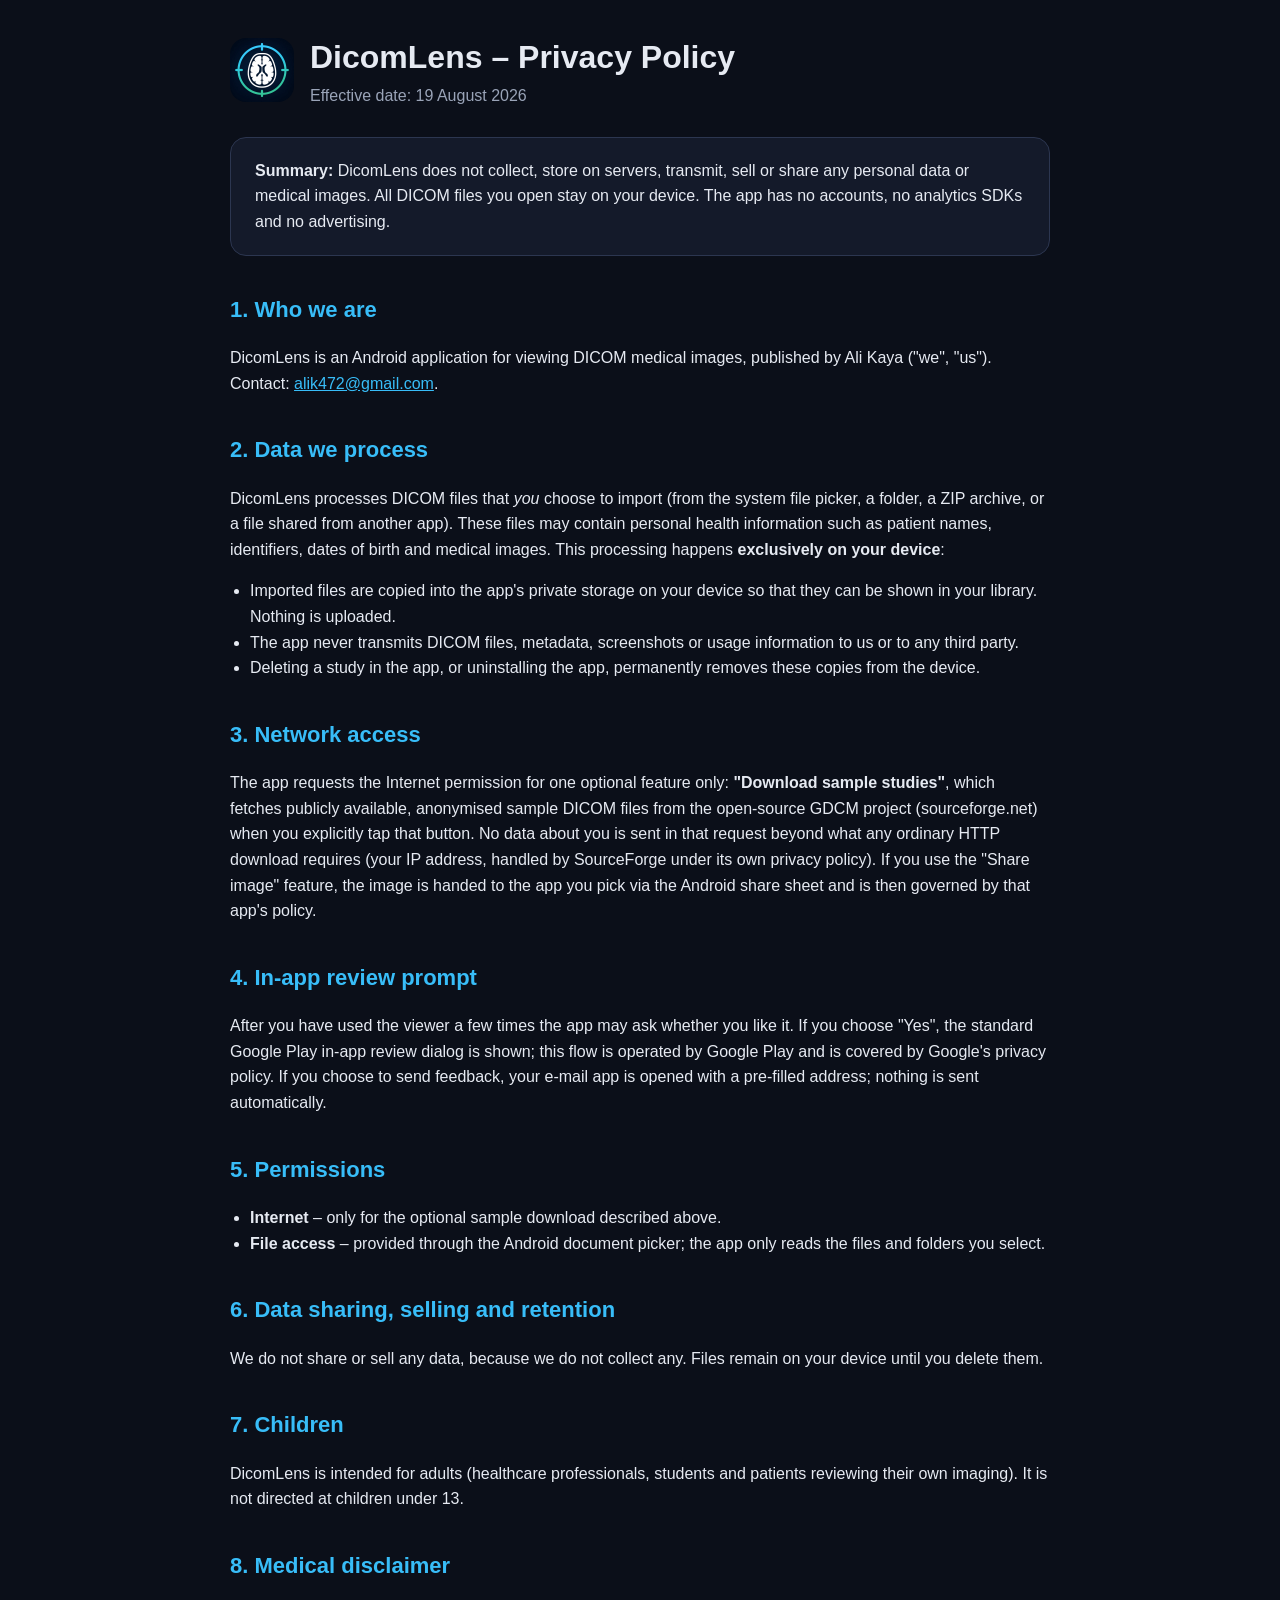
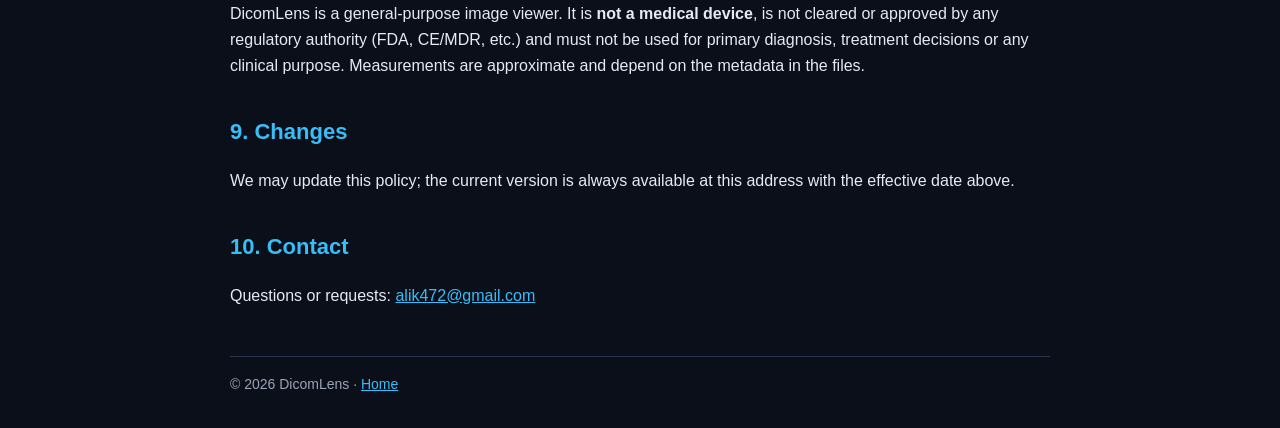
==== privacy.html @ 7fffbeed "DicomLens site: landing + privacy policy" ====
<!doctype html><html lang="en"><head><meta charset="utf-8"><meta name="viewport" content="width=device-width,initial-scale=1"><title>DicomLens – Privacy Policy</title><link rel="stylesheet" href="style.css"><link rel="icon" href="icon.png"></head><body><div class="wrap">
<header><img src="icon.png" alt="DicomLens"><div><h1>DicomLens – Privacy Policy</h1><div class="muted">Effective date: 19 August 2026</div></div></header>

<div class="card"><strong>Summary:</strong> DicomLens does not collect, store on servers, transmit, sell or share any personal data or medical images. All DICOM files you open stay on your device. The app has no accounts, no analytics SDKs and no advertising.</div>

<h2>1. Who we are</h2>
<p>DicomLens is an Android application for viewing DICOM medical images, published by Ali Kaya ("we", "us"). Contact: <a href="mailto:alik472@gmail.com">alik472@gmail.com</a>.</p>

<h2>2. Data we process</h2>
<p>DicomLens processes DICOM files that <em>you</em> choose to import (from the system file picker, a folder, a ZIP archive, or a file shared from another app). These files may contain personal health information such as patient names, identifiers, dates of birth and medical images. This processing happens <strong>exclusively on your device</strong>:</p>
<ul>
<li>Imported files are copied into the app's private storage on your device so that they can be shown in your library. Nothing is uploaded.</li>
<li>The app never transmits DICOM files, metadata, screenshots or usage information to us or to any third party.</li>
<li>Deleting a study in the app, or uninstalling the app, permanently removes these copies from the device.</li>
</ul>

<h2>3. Network access</h2>
<p>The app requests the Internet permission for one optional feature only: <strong>"Download sample studies"</strong>, which fetches publicly available, anonymised sample DICOM files from the open-source GDCM project (sourceforge.net) when you explicitly tap that button. No data about you is sent in that request beyond what any ordinary HTTP download requires (your IP address, handled by SourceForge under its own privacy policy). If you use the "Share image" feature, the image is handed to the app you pick via the Android share sheet and is then governed by that app's policy.</p>

<h2>4. In-app review prompt</h2>
<p>After you have used the viewer a few times the app may ask whether you like it. If you choose "Yes", the standard Google Play in-app review dialog is shown; this flow is operated by Google Play and is covered by Google's privacy policy. If you choose to send feedback, your e-mail app is opened with a pre-filled address; nothing is sent automatically.</p>

<h2>5. Permissions</h2>
<ul>
<li><strong>Internet</strong> – only for the optional sample download described above.</li>
<li><strong>File access</strong> – provided through the Android document picker; the app only reads the files and folders you select.</li>
</ul>

<h2>6. Data sharing, selling and retention</h2>
<p>We do not share or sell any data, because we do not collect any. Files remain on your device until you delete them.</p>

<h2>7. Children</h2>
<p>DicomLens is intended for adults (healthcare professionals, students and patients reviewing their own imaging). It is not directed at children under 13.</p>

<h2>8. Medical disclaimer</h2>
<p>DicomLens is a general-purpose image viewer. It is <strong>not a medical device</strong>, is not cleared or approved by any regulatory authority (FDA, CE/MDR, etc.) and must not be used for primary diagnosis, treatment decisions or any clinical purpose. Measurements are approximate and depend on the metadata in the files.</p>

<h2>9. Changes</h2>
<p>We may update this policy; the current version is always available at this address with the effective date above.</p>

<h2>10. Contact</h2>
<p>Questions or requests: <a href="mailto:alik472@gmail.com">alik472@gmail.com</a></p>
<footer>© 2026 DicomLens · <a href="index.html">Home</a></footer>
</div></body></html>
---- style.css ----
:root{--bg:#0B0F19;--surface:#141A2A;--text:#E6EAF2;--muted:#9AA4B8;--blue:#38BDF8;--teal:#34D399;--outline:#2C3650}
*{box-sizing:border-box}body{margin:0;font-family:-apple-system,BlinkMacSystemFont,"Segoe UI",Roboto,Helvetica,Arial,sans-serif;background:var(--bg);color:var(--text);line-height:1.6}
.wrap{max-width:860px;margin:0 auto;padding:32px 20px}header{display:flex;align-items:center;gap:16px;margin-bottom:28px}header img{width:64px;height:64px;border-radius:16px}
h1{font-size:32px;margin:0}h2{font-size:22px;margin-top:36px;color:var(--blue)}a{color:var(--blue)}.muted{color:var(--muted)}
.card{background:var(--surface);border:1px solid var(--outline);border-radius:16px;padding:20px 24px;margin:16px 0}
ul{padding-left:20px}footer{margin-top:48px;color:var(--muted);font-size:14px;border-top:1px solid var(--outline);padding-top:16px}
.hero{display:flex;flex-wrap:wrap;gap:24px;align-items:center}.hero img.feature{max-width:100%;border-radius:16px;border:1px solid var(--outline)}
.btn{display:inline-block;background:var(--blue);color:#06202E;font-weight:600;padding:12px 20px;border-radius:12px;text-decoration:none;margin-top:12px}
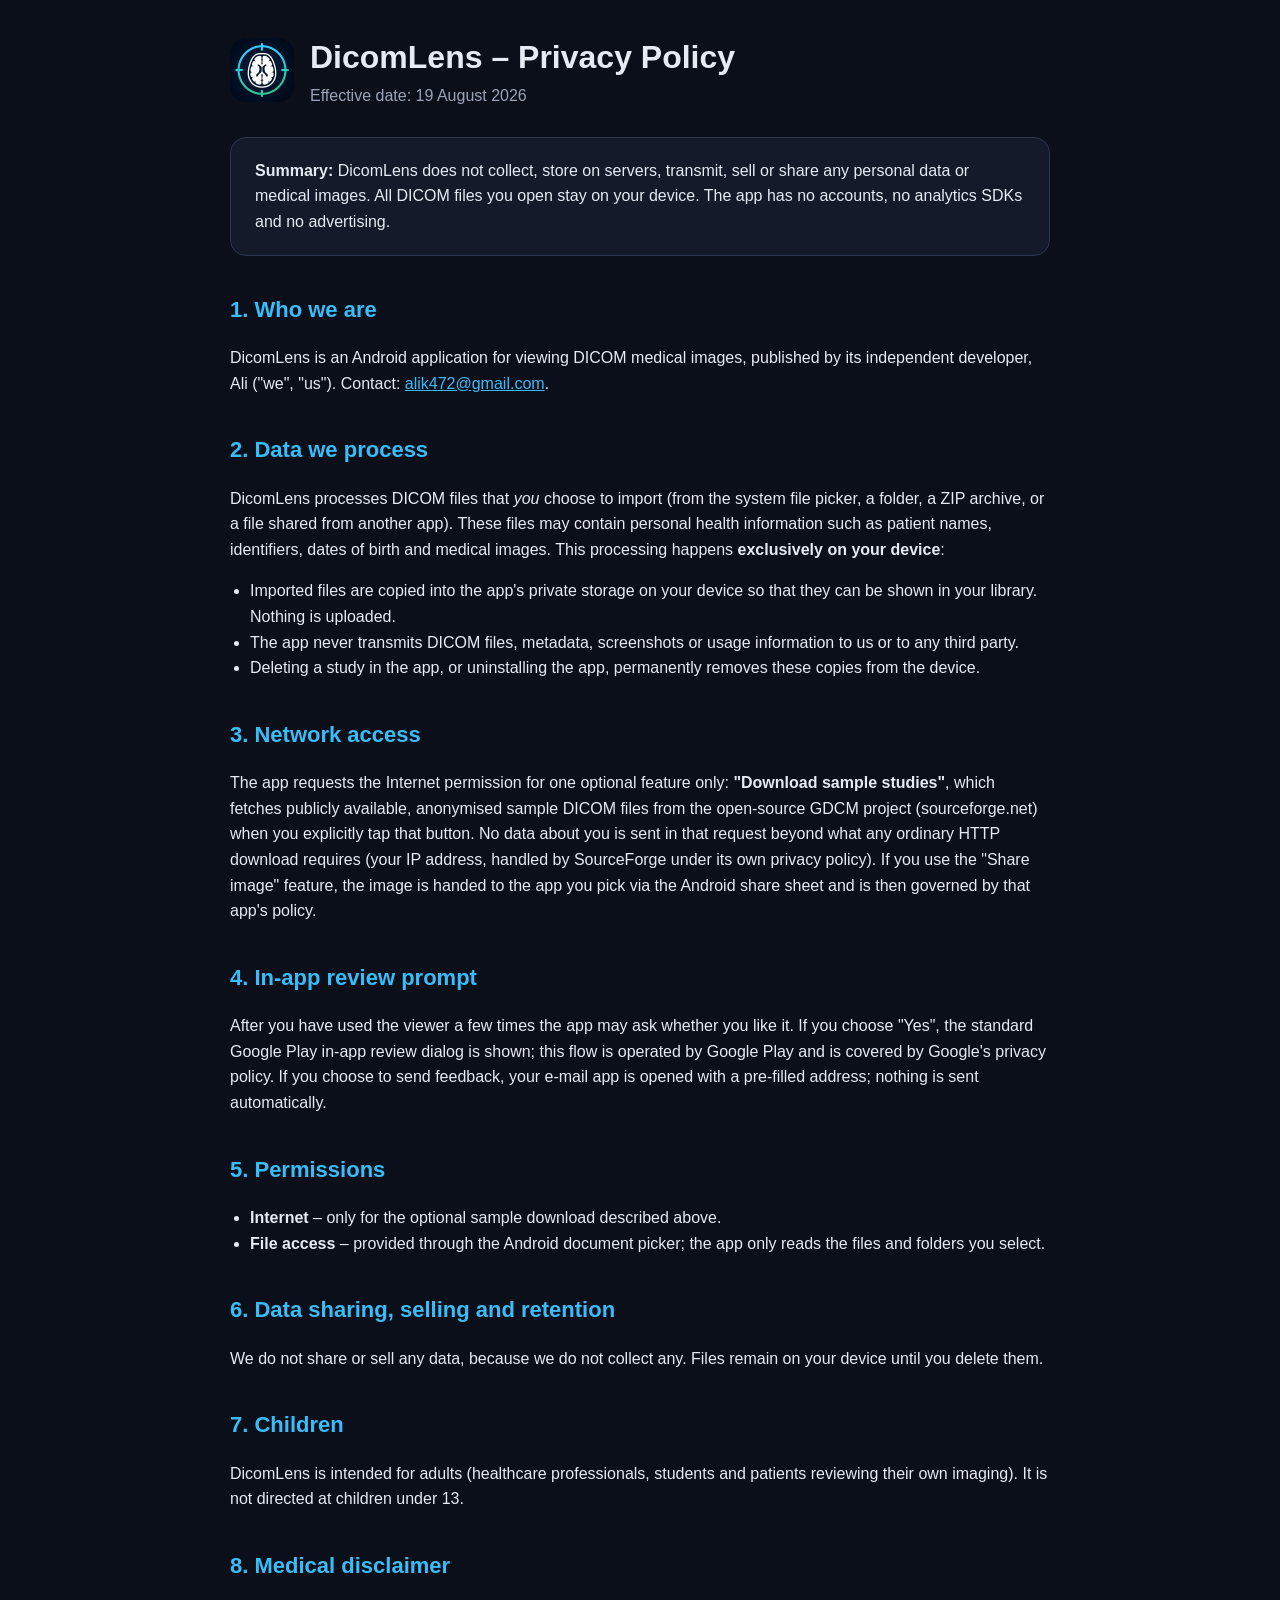
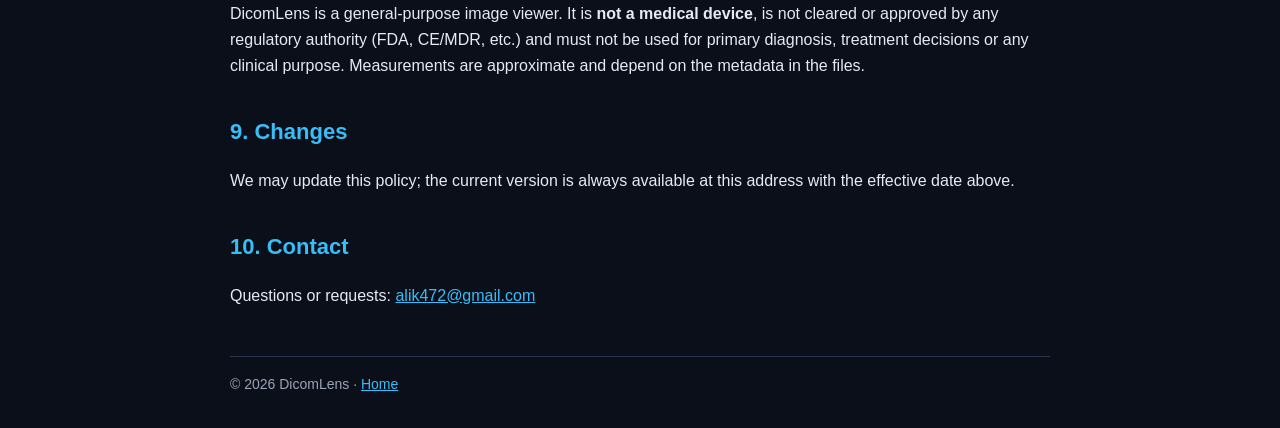
==== commit 4c9860a8: "wording" ====
--- a/privacy.html
+++ b/privacy.html
@@ -4,7 +4,7 @@
 <div class="card"><strong>Summary:</strong> DicomLens does not collect, store on servers, transmit, sell or share any personal data or medical images. All DICOM files you open stay on your device. The app has no accounts, no analytics SDKs and no advertising.</div>
 
 <h2>1. Who we are</h2>
-<p>DicomLens is an Android application for viewing DICOM medical images, published by Ali Kaya ("we", "us"). Contact: <a href="mailto:alik472@gmail.com">alik472@gmail.com</a>.</p>
+<p>DicomLens is an Android application for viewing DICOM medical images, published by its independent developer, Ali ("we", "us"). Contact: <a href="mailto:alik472@gmail.com">alik472@gmail.com</a>.</p>
 
 <h2>2. Data we process</h2>
 <p>DicomLens processes DICOM files that <em>you</em> choose to import (from the system file picker, a folder, a ZIP archive, or a file shared from another app). These files may contain personal health information such as patient names, identifiers, dates of birth and medical images. This processing happens <strong>exclusively on your device</strong>:</p>
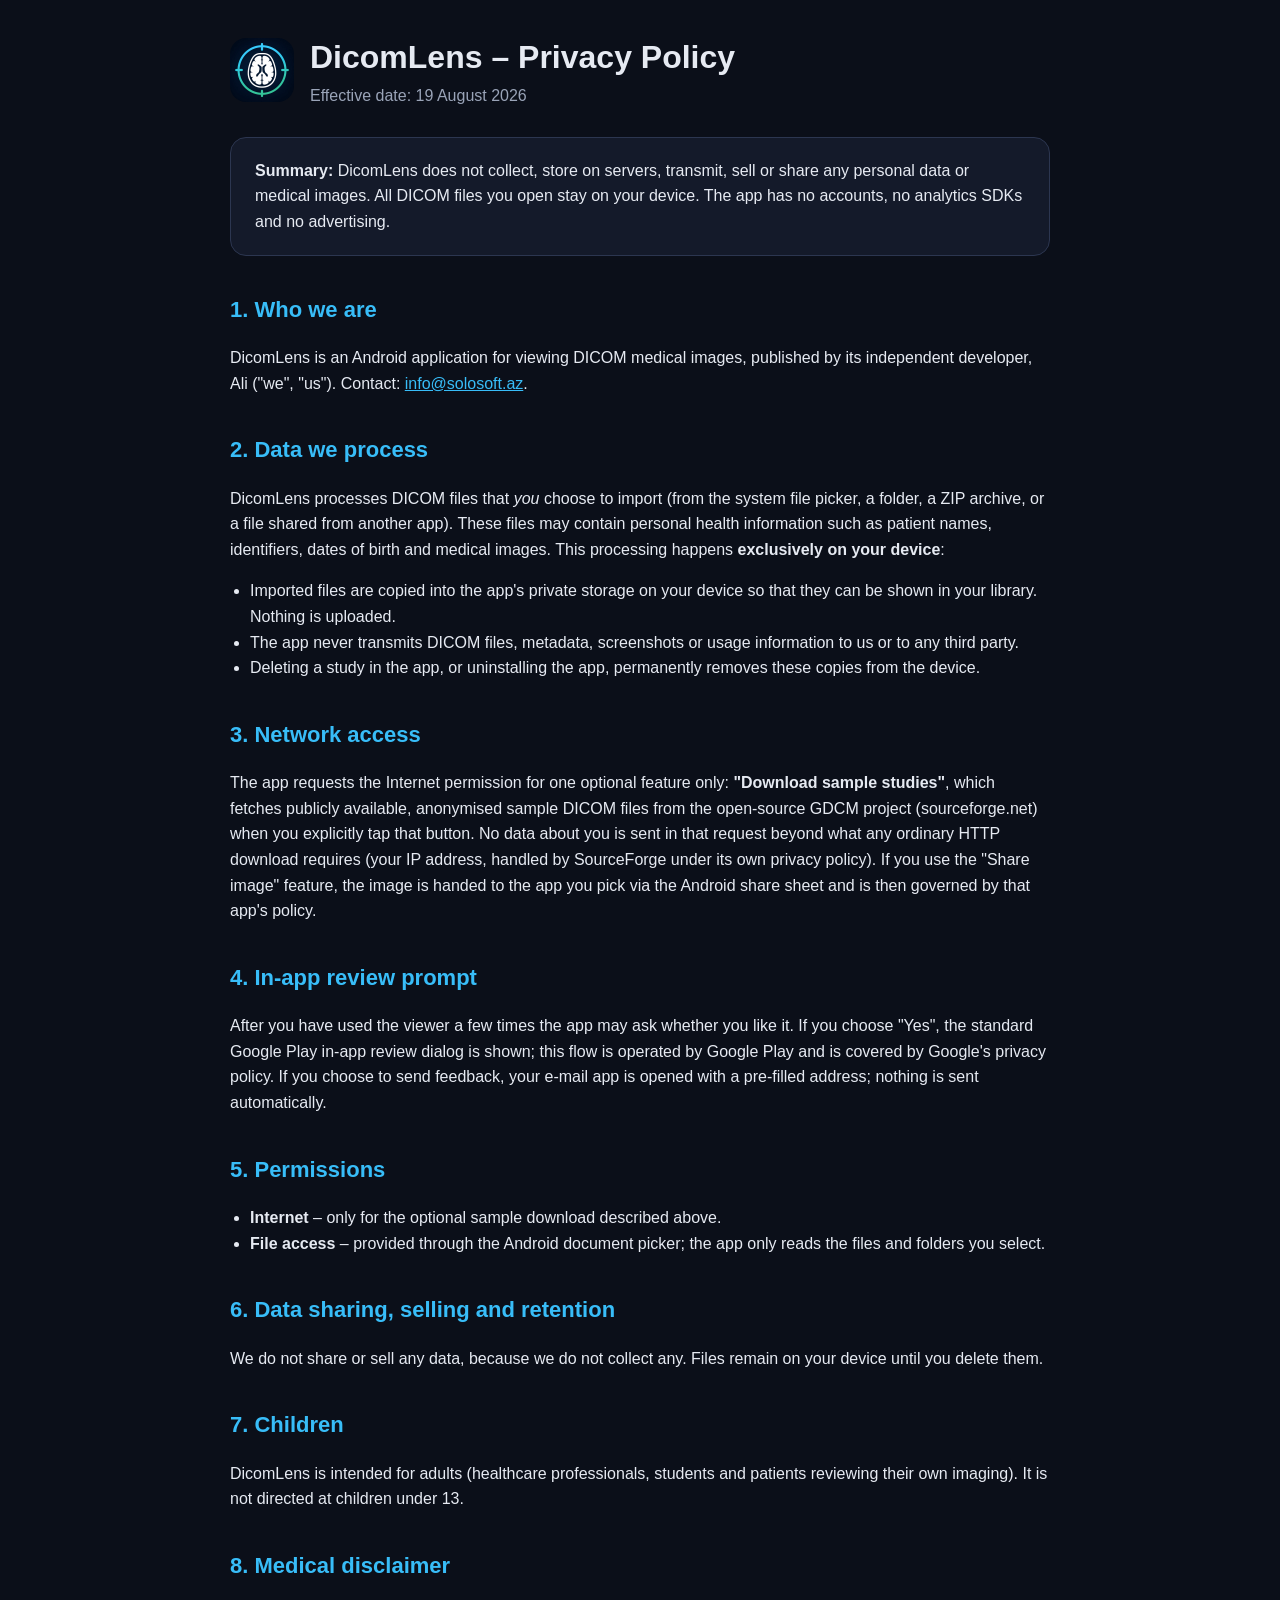
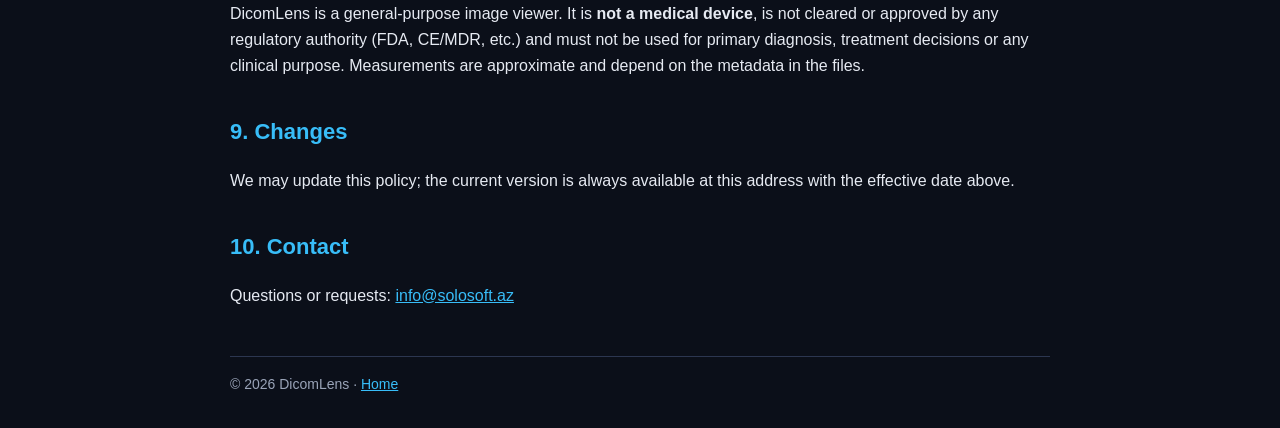
==== commit d1ee4679: "Use Solo Soft contact email on DicomLens site" ====
--- a/privacy.html
+++ b/privacy.html
@@ -4,7 +4,7 @@
 <div class="card"><strong>Summary:</strong> DicomLens does not collect, store on servers, transmit, sell or share any personal data or medical images. All DICOM files you open stay on your device. The app has no accounts, no analytics SDKs and no advertising.</div>
 
 <h2>1. Who we are</h2>
-<p>DicomLens is an Android application for viewing DICOM medical images, published by its independent developer, Ali ("we", "us"). Contact: <a href="mailto:alik472@gmail.com">alik472@gmail.com</a>.</p>
+<p>DicomLens is an Android application for viewing DICOM medical images, published by its independent developer, Ali ("we", "us"). Contact: <a href="mailto:info@solosoft.az">info@solosoft.az</a>.</p>
 
 <h2>2. Data we process</h2>
 <p>DicomLens processes DICOM files that <em>you</em> choose to import (from the system file picker, a folder, a ZIP archive, or a file shared from another app). These files may contain personal health information such as patient names, identifiers, dates of birth and medical images. This processing happens <strong>exclusively on your device</strong>:</p>
@@ -39,6 +39,6 @@
 <p>We may update this policy; the current version is always available at this address with the effective date above.</p>
 
 <h2>10. Contact</h2>
-<p>Questions or requests: <a href="mailto:alik472@gmail.com">alik472@gmail.com</a></p>
+<p>Questions or requests: <a href="mailto:info@solosoft.az">info@solosoft.az</a></p>
 <footer>© 2026 DicomLens · <a href="index.html">Home</a></footer>
 </div></body></html>
